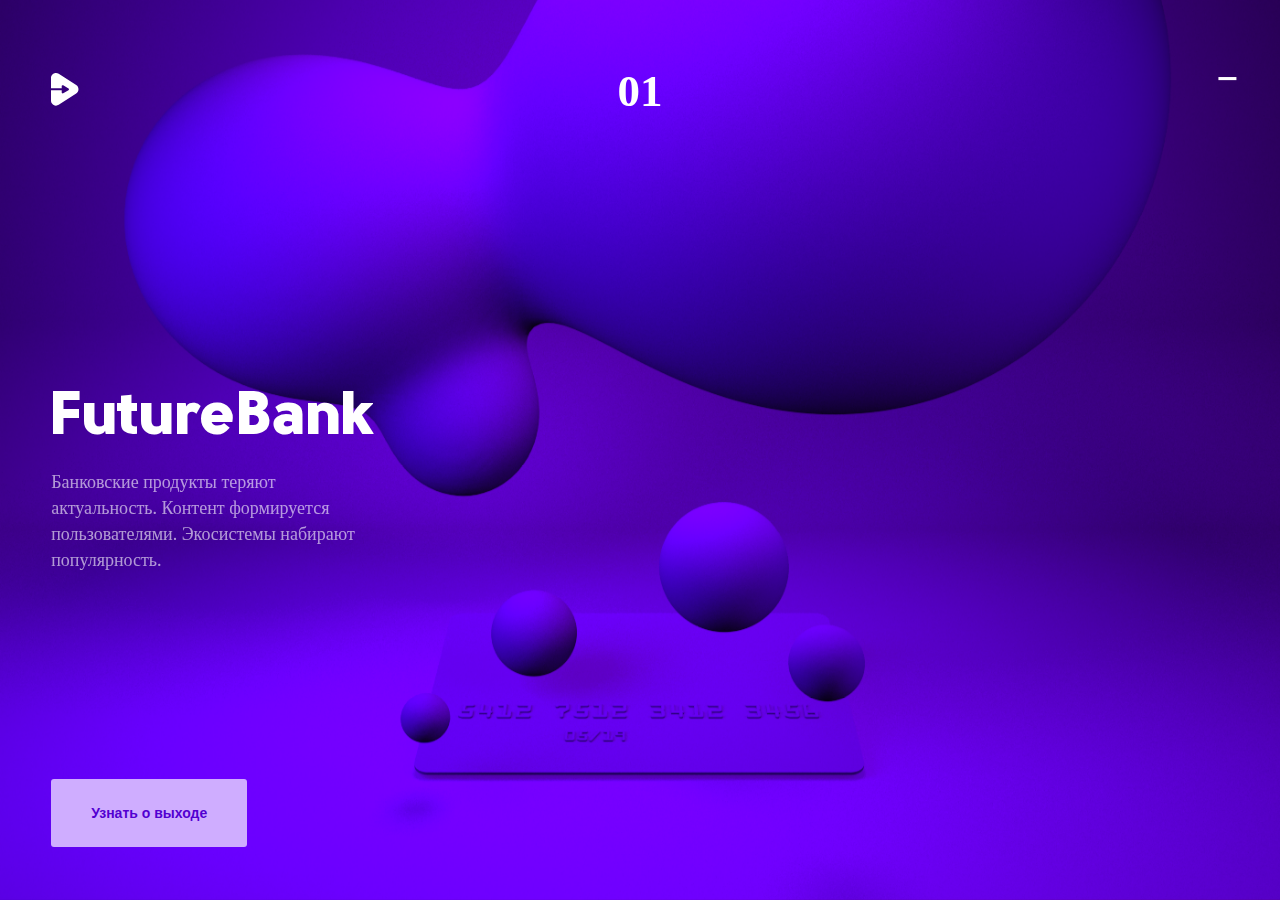
==== index.html @ ce2be789 "4" ====
<!DOCTYPE html>
<html>
    <head>
        <meta charset="utf-8">
        <meta http-equiv="X-UA-Compatible" content="IE=edge">
        <meta name="viewport" content="width=device-width, initial-scale=1, shrink-to-fit=no">
        <title>Концепция Сбербанк</title>
                  <link rel="stylesheet" type="text/css" href="css/style.css">
                		<link rel="stylesheet" type="text/css" href="css/revealer.css" />
        		<script>document.documentElement.className = 'js';</script>
        		<link rel="stylesheet" type="text/css" href="css/component.css" />
        <link href="//cdn-images.mailchimp.com/embedcode/classic-10_7.css" rel="stylesheet" type="text/css">
		<script src="js/snap.svg-min.js"></script>
    </head>
    <body>
                <div class="pageload-overlay-back"></div>
         <div id="pagewrap" class="container-fluid">
             <div class="flex-container headerFlex">
                 <div class="col">
                     <a href="#"><img src="css/img/logo.svg" alt="designerivanov"></a>
                 </div>
                 <div class="col">
                     <h1 class="counterDesign"><div class="masked_text">01</div></h1>
                 </div>
                 <div class="col">
                     <p class="textLabel transformDegree"><span class="animateLine" id="rev-1">2017</span></p>
                 </div>
             </div>
            <div class="flex-container contentFlex">
                <div class="col">
            <div class="flex-container columnFlex">
                  <div class="col">
                    </div>
                
                 <div class="col mainContent">
                        <p class="textLabel"><span class="animateLine" id="rev-2">Скоро</span></p>
                     <h1><div class="masked_text">FutureBank</div></h1>
                     <p class="description">Банковские продукты теряют актуальность. Контент формируется пользователями. Экосистемы набирают популярность.</p>
                 </div>
                    <div class="col flexButton">
                    <a id="popup-button" href="#" class="subscribeBtn"> Узнать о выходе </a>
                    </div>
             </div>
                </div>
                   <div class="col">
                    </div>
                    <div class="col">
                    </div>
                 <div class="col flexDescription">
                    <p class="textLabel transformDegree"><span class="animateLine" id="rev-3">интерактивный дизайн</span></p>
                    </div>
             </div>
             
   <div id="loader" class="pageload-overlay" data-opening="M 0,0 c 0,0 63.5,-16.5 80,0 16.5,16.5 0,60 0,60 L 0,60 Z">
				<svg xmlns="http://www.w3.org/2000/svg" width="100%" height="100%" viewBox="0 0 80 60" preserveAspectRatio="none">
					<path d="M 0,0 c 0,0 -16.5,43.5 0,60 16.5,16.5 80,0 80,0 L 0,60 Z"/>
				</svg>
       </div>
			</div><!-- /pageload-overlay -->
        <img src="css/img/preview.png" id="videoCover">
        <video preload="auto" muted plays-inline id="videoBackground">
            <source src="background.webm" type="video/webm">
        </video>
        
        <script src="js/jquery-3.2.1.min.js"></script>
        <script>
            var globalDelay=1000;
            
        // получаем элемент видео
        var videoEl = document.getElementsByTagName('video')[0];videoCover
        //залукпливаем видео со 2-ой секунды
        videoEl.addEventListener('ended', function () {
            videoEl.currentTime = 2.5;
               videoEl.play();
        }, false);

        // даем задержку на воспроизведение видео 
        </script>
        
        	<script src="js/anime.min.js"></script>
		<script src="js/main.js"></script>
        <script src="js/classie.js"></script>
		<script src="js/svgLoader.js"></script>
		<script> 
            //это лоадер
								var pageWrap = document.getElementById( 'pagewrap' ),
					pages = [].slice.call( pageWrap.querySelectorAll( 'div.container' ) ),
					loader = new SVGLoader( document.getElementById( 'loader' ), { speedIn : 400, easingIn : mina.easeinout } );
                loader.show();
		</script>
        
        <script>
            
			function init() {
				//************************ Example 1 - reveal on load ********************************
				var rev1 = new RevealFx(document.querySelector('#rev-1'), {
					revealSettings : {
						bgcolor: '#ffffff',
                        delay: 500,
						onCover: function(contentEl, revealerEl) {
							contentEl.style.opacity = 1;
						}
					}
				});
				rev1.reveal();
                
                	var rev2 = new RevealFx(document.querySelector('#rev-2'), {
					revealSettings : {
						bgcolor: '#ffffff',
                        direction: 'bt',
						delay: 700,
						onCover: function(contentEl, revealerEl) {
							contentEl.style.opacity = 1;
						}
					}
				});
				rev2.reveal();
                
                	var rev3 = new RevealFx(document.querySelector('#rev-3'), {
					revealSettings : {
						bgcolor: '#ffffff',
                        direction: 'rl',
						delay: 900,
						onCover: function(contentEl, revealerEl) {
							contentEl.style.opacity = 1;
						}
					}
				});
				rev3.reveal();
                
			}
        $(window).on('load', function () {
        loader.hide();
        init();
                    function videoLoading() {
                $( "#videoCover" ).fadeOut("slow");
        videoEl.play();
        }
        setTimeout(videoLoading, globalDelay*3); 
        $(".masked_text").css('top','0');
                            $('.pageload-overlay-back').hide();
            
        });
        </script>
    </body>
</html>
---- css/style.css ----
*,
*::after,
*::before {
	box-sizing: border-box;
    transition: all 0.3s ease-out ;
}

@font-face {
    font-family: 'solomon_black';
    src: url('fonts/solomon_sans_black.woff2') format('woff2'),
         url('fonts/solomon_sans_black.woff') format('woff');
    font-weight: normal;
    font-style: normal;

}


@font-face {
    font-family: 'solomon_bold';
    src: url('fonts/solomon_sans_bold-webfont.woff2') format('woff2'),
         url('fonts/solomon_sans_bold-webfont.woff') format('woff');
    font-weight: normal;
    font-style: normal;

}

html{
  height:100%; 
}
body {    
  padding: 0;
    margin:0;
/*  Background fallback in case of IE8 & down, or in case video doens't load, such as with slower connections  */
  background: #6800F2;
  background-attachment: fixed;
  background-size: cover;
    color:#fff;
    position:relative;
    height:100%;
}
h1{
    overflow: hidden;
    position:relative;
    margin-bottom:20px;
    padding:0;
    font-family:'solomon_black';
    font-size:62px;
    line-height: 60px;
}
.animateLine{
    display:inline-block;
}


/* The only rule that matters */
#videoBackground, #videoCover {
/*  making the video fullscreen  */
  position: fixed;
  right: 0; 
  bottom: 0;
  min-width: 100%; 
  min-height: 100%;
  width: auto; 
  height: auto;
  z-index: -100;
}

#videoCover{
    z-index:-99;
}
@media (min-aspect-ratio: 16/9) {
    #videoBackground, #videoCover {
        height: 300%;
        top: -100%;
    }
}
 
@media (max-aspect-ratio: 16/9) {
    #videoBackground, #videoCover {
        width: 300%;
        left: -100%;
    }
}
 
@supports (object-fit: cover) {
    #videoBackground, #videoCover {
        top: 0;
        left: 0;
        width: 100%;
        height: 100%;
        object-fit: cover;
    }
}

.container-fluid {
        box-sizing: border-box;
    position: relative;
    padding:4%;
    height:100%;
    width: 100%;
}
.flex-container{
    display: -ms-flexbox;
    display: flex;
    flex-direction: row;
    flex-wrap: nowrap;
    justify-content: flex-start;
    align-items: stretch;
}
.headerFlex{
    height:10%;
    align-items: center;
}
.contentFlex{
        height:90%;
}
.columnFlex{
        height:100%;
        flex-direction: column;
        justify-content: space-between;
        padding:0;
        align-items: flex-start;
}
.col{
    width: 100%;
    min-height: 1px;
}


.counterDesign{
    display:block;
    margin:0;
    text-align: center;
        font: bold  45px/50px serif; 
}

.textLabel{
    vertical-align: top;
    font: bold  13px/15px sans-serif; 
    text-transform:uppercase;
}
.transformDegree{
    text-align: right;
}

.transformDegree span{
    display:inline-block;
    transform:translate(50%,0%) rotate(90deg);
}
.flexDescription, .flexButton{
    align-self: flex-end;
}
.flexButton{
        flex-basis:70px;  
}

.flexDescription .transformDegree span {
        transform:translate(50%,100%) rotate(90deg) translate(-50%,0%);
}
.description{
    font: normal  18px/26px serif;
    opacity:0.6
    
}
.subscribeBtn{
    font: bold  14px/18px sans-serif; 
    display:inline-block;
    padding:25px 40px;
    border-radius:3px;
    background:#CFADFF;
    color:#5200D1;
        text-decoration:none;
}
.subscribeBtn:hover{
        background:#fff;
            color:#5200D1;
     box-shadow: 0 15px 30px rgba(0,0,0,0.5); /* Параметры тени */
}

@media screen and (max-width: 1024px) {
    
        #videoBackground{
        opacity:0.6;
    }
    .description{
        opacity:1;
    }
    
    .description{
        width:70%;
        margin:auto;
    }
    .flexDescription{
        display:none;
    }
    .subscribeBtn{
      width:40%;  
    }
    .contentFlex{
     flex-wrap: wrap;
    }
    .mainContent, .flexButton{
        padding:0;
        text-align:center;
    }
     .contentFlex>.col{
        display:none;
}
         .contentFlex>.col:first-child{
             display:block;
         }
    .mainContent{
    flex-grow:2;
    }

}
@media screen and (max-width: 600px) {
    
        .description{
        width:85%;
        margin:auto;
    }
        .subscribeBtn{
      width:90%;  
    }
}


.masked_text{
    position:relative;
    top:1.5em;
        transition: all 0.8s ease-out ;
}

.pageload-overlay-back {
	position: fixed;
        z-index: 100;
	width: 100%;
	height: 100%;
	top: 0;
	left: 0;
    background:#6800F2;
}

.pageload-overlay {
	position: fixed;
    z-index: 100;
	width: 100%;
	height: 100%;
	top: 0;
	left: 0;
	visibility: hidden;
}

.pageload-overlay.show {
	visibility: visible;
}

.pageload-overlay svg {
	position: absolute;
	top: 0;
	left: 0;
}

.pageload-overlay svg path {
	fill: #fff;
}

.pageload-overlay::after {
	content: '';
	position: fixed;
	z-index: 10000;
	top: 50%;
	left: 50%;
	width: 2px;
	height: 2px;
	margin: -1px 0 0 -1px;
	pointer-events: none;
	background: none;
	animation: loaderAnim 1s ease-out infinite normal forwards;
    border-radius:5000px;
    border:2px solid #6800F2;
}


@keyframes loaderAnim {
	to {
		transform: scale(10);
        opacity:0
	}
}
---- css/revealer.css ----
.block-revealer__element {
	position: absolute;
	top: 0;
	left: 0;
	width: 100%;
	height: 120%;
	background: #000;
	pointer-events: none;
	opacity: 0;
}
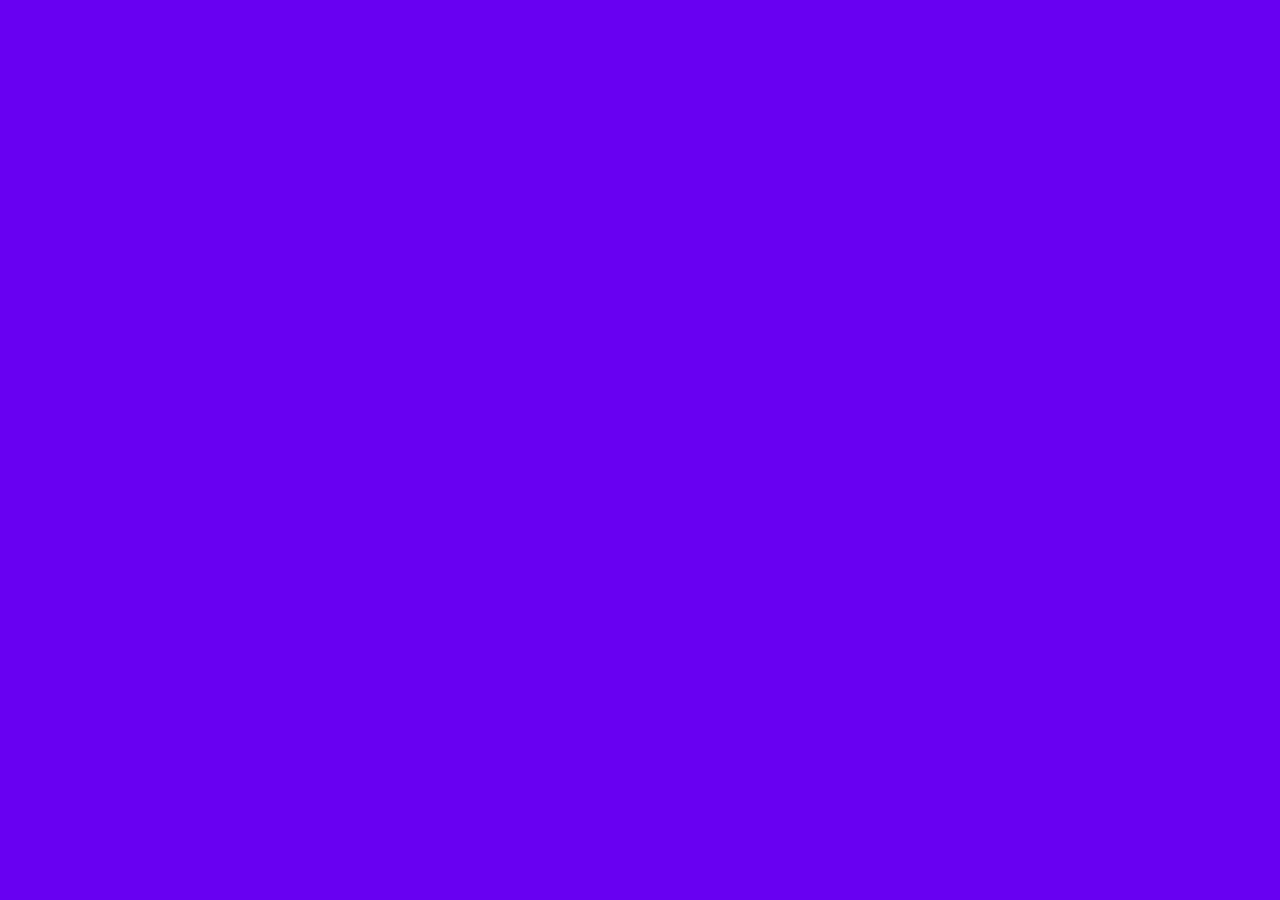
==== commit a30e18a2: "1" ====
--- a/index.html
+++ b/index.html
@@ -38,7 +38,7 @@
                      <p class="description">Банковские продукты теряют актуальность. Контент формируется пользователями. Экосистемы набирают популярность.</p>
                  </div>
                     <div class="col flexButton">
-                    <a id="popup-button" href="#" class="subscribeBtn"> Узнать о выходе </a>
+                    <a id="popup-button" href="http://eepurl.com/c15_Dz" class="subscribeBtn"> Узнать о выходе </a>
                     </div>
              </div>
                 </div>
@@ -133,10 +133,13 @@
         loader.hide();
         init();
                     function videoLoading() {
-                $( "#videoCover" ).fadeOut("slow");
         videoEl.play();
         }
-        setTimeout(videoLoading, globalDelay*3); 
+                               function videoLoading() {
+                $( "#videoCover" ).fadeOut("slow");
+        }
+        setTimeout(videoLoading, globalDelay*2); 
+        setTimeout(back_fade_loading, globalDelay*3); 
         $(".masked_text").css('top','0');
                             $('.pageload-overlay-back').hide();
             
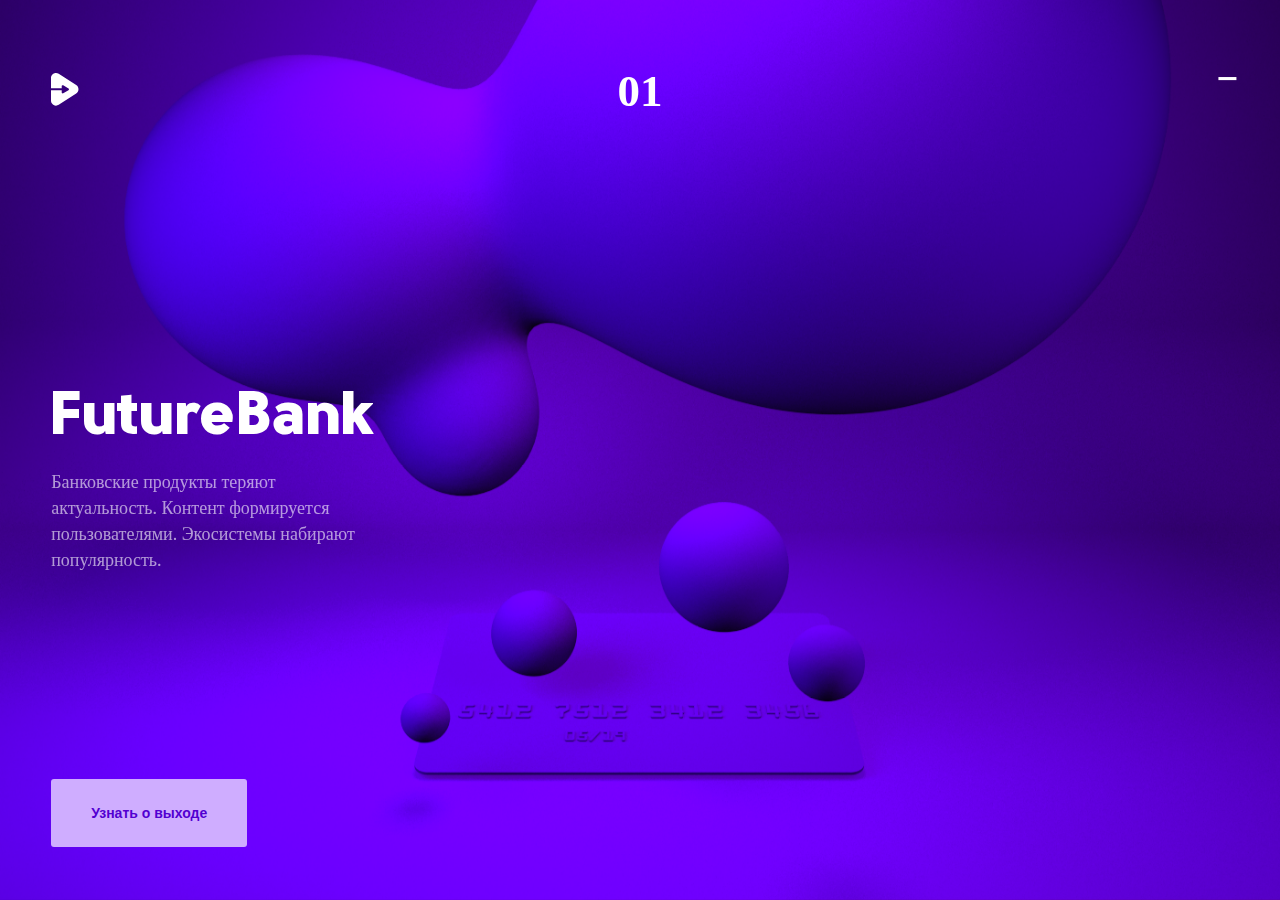
==== commit 938b7226: "1" ====
--- a/index.html
+++ b/index.html
@@ -135,10 +135,10 @@
                     function videoLoading() {
         videoEl.play();
         }
-                               function videoLoading() {
+                               function back_fade_loading() {
                 $( "#videoCover" ).fadeOut("slow");
         }
-        setTimeout(videoLoading, globalDelay*2); 
+        setTimeout(videoLoading, globalDelay); 
         setTimeout(back_fade_loading, globalDelay*3); 
         $(".masked_text").css('top','0');
                             $('.pageload-overlay-back').hide();
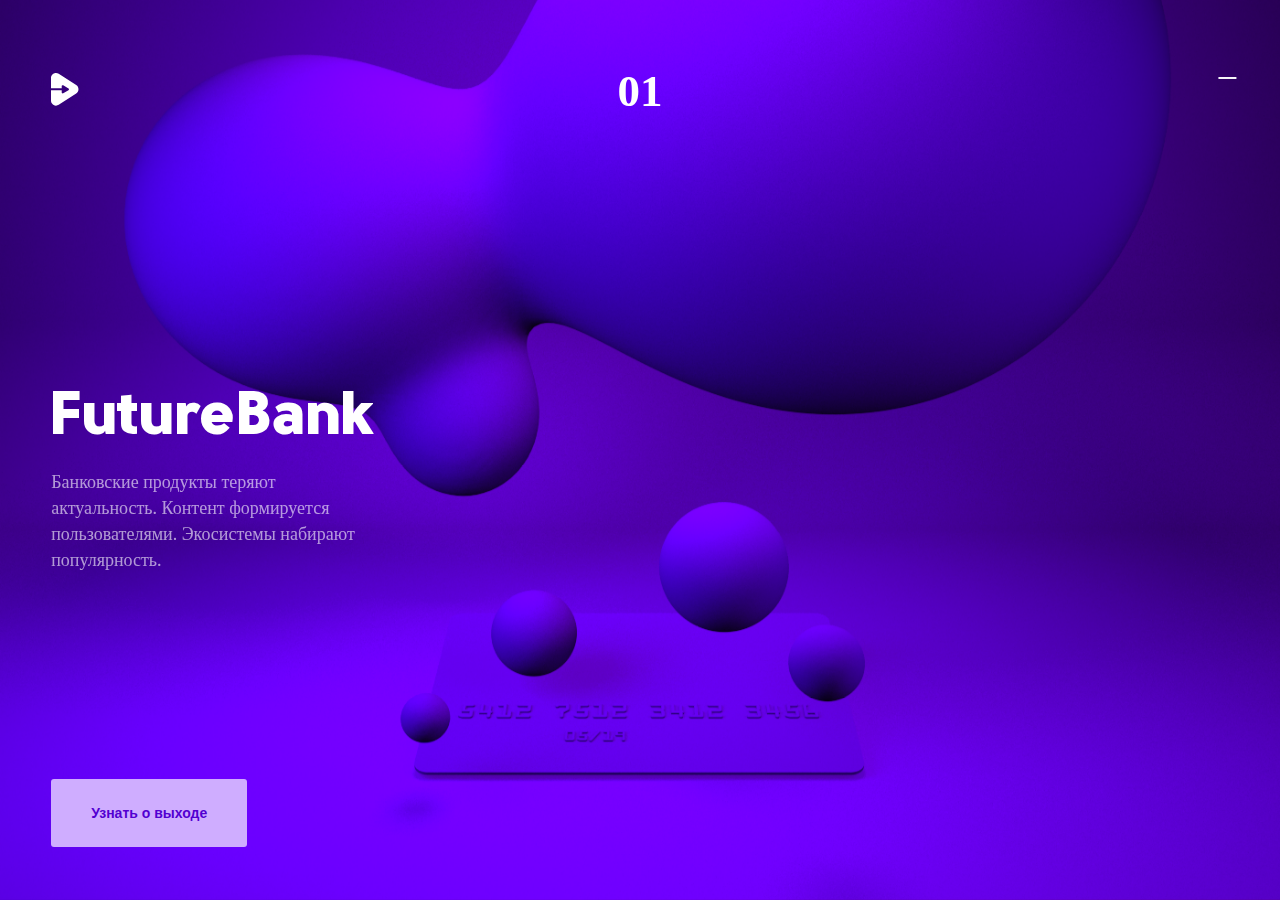
==== commit 82ea08f7: "1" ====
--- a/index.html
+++ b/index.html
@@ -38,7 +38,7 @@
                      <p class="description">Банковские продукты теряют актуальность. Контент формируется пользователями. Экосистемы набирают популярность.</p>
                  </div>
                     <div class="col flexButton">
-                    <a id="popup-button" href="http://eepurl.com/c15_Dz" class="subscribeBtn"> Узнать о выходе </a>
+                    <a href="http://eepurl.com/c15_Dz" class="subscribeBtn"> Узнать о выходе </a>
                     </div>
              </div>
                 </div>
@@ -60,6 +60,7 @@
         <img src="css/img/preview.png" id="videoCover">
         <video preload="auto" muted plays-inline id="videoBackground">
             <source src="background.webm" type="video/webm">
+            <source src="background.mp4" type="video/mp4">
         </video>
         
         <script src="js/jquery-3.2.1.min.js"></script>
@@ -129,17 +130,19 @@
 				rev3.reveal();
                 
 			}
+            
+                function videoLoading() {
+                videoEl.play();
+        }
+                function back_fade_loading() {
+                $( "#videoCover" ).fadeOut("slow");
+        }
+            
         $(window).on('load', function () {
         loader.hide();
         init();
-                    function videoLoading() {
-        videoEl.play();
-        }
-                               function back_fade_loading() {
-                $( "#videoCover" ).fadeOut("slow");
-        }
-        setTimeout(videoLoading, globalDelay); 
-        setTimeout(back_fade_loading, globalDelay*3); 
+        setTimeout(videoLoading, globalDelay*3); 
+        setTimeout(back_fade_loading, globalDelay*2); 
         $(".masked_text").css('top','0');
                             $('.pageload-overlay-back').hide();
             
--- a/css/style.css
+++ b/css/style.css
@@ -222,6 +222,9 @@
     }
         .subscribeBtn{
       width:90%;  
+    }
+    h1{
+    font-size:42px;
     }
 }
 
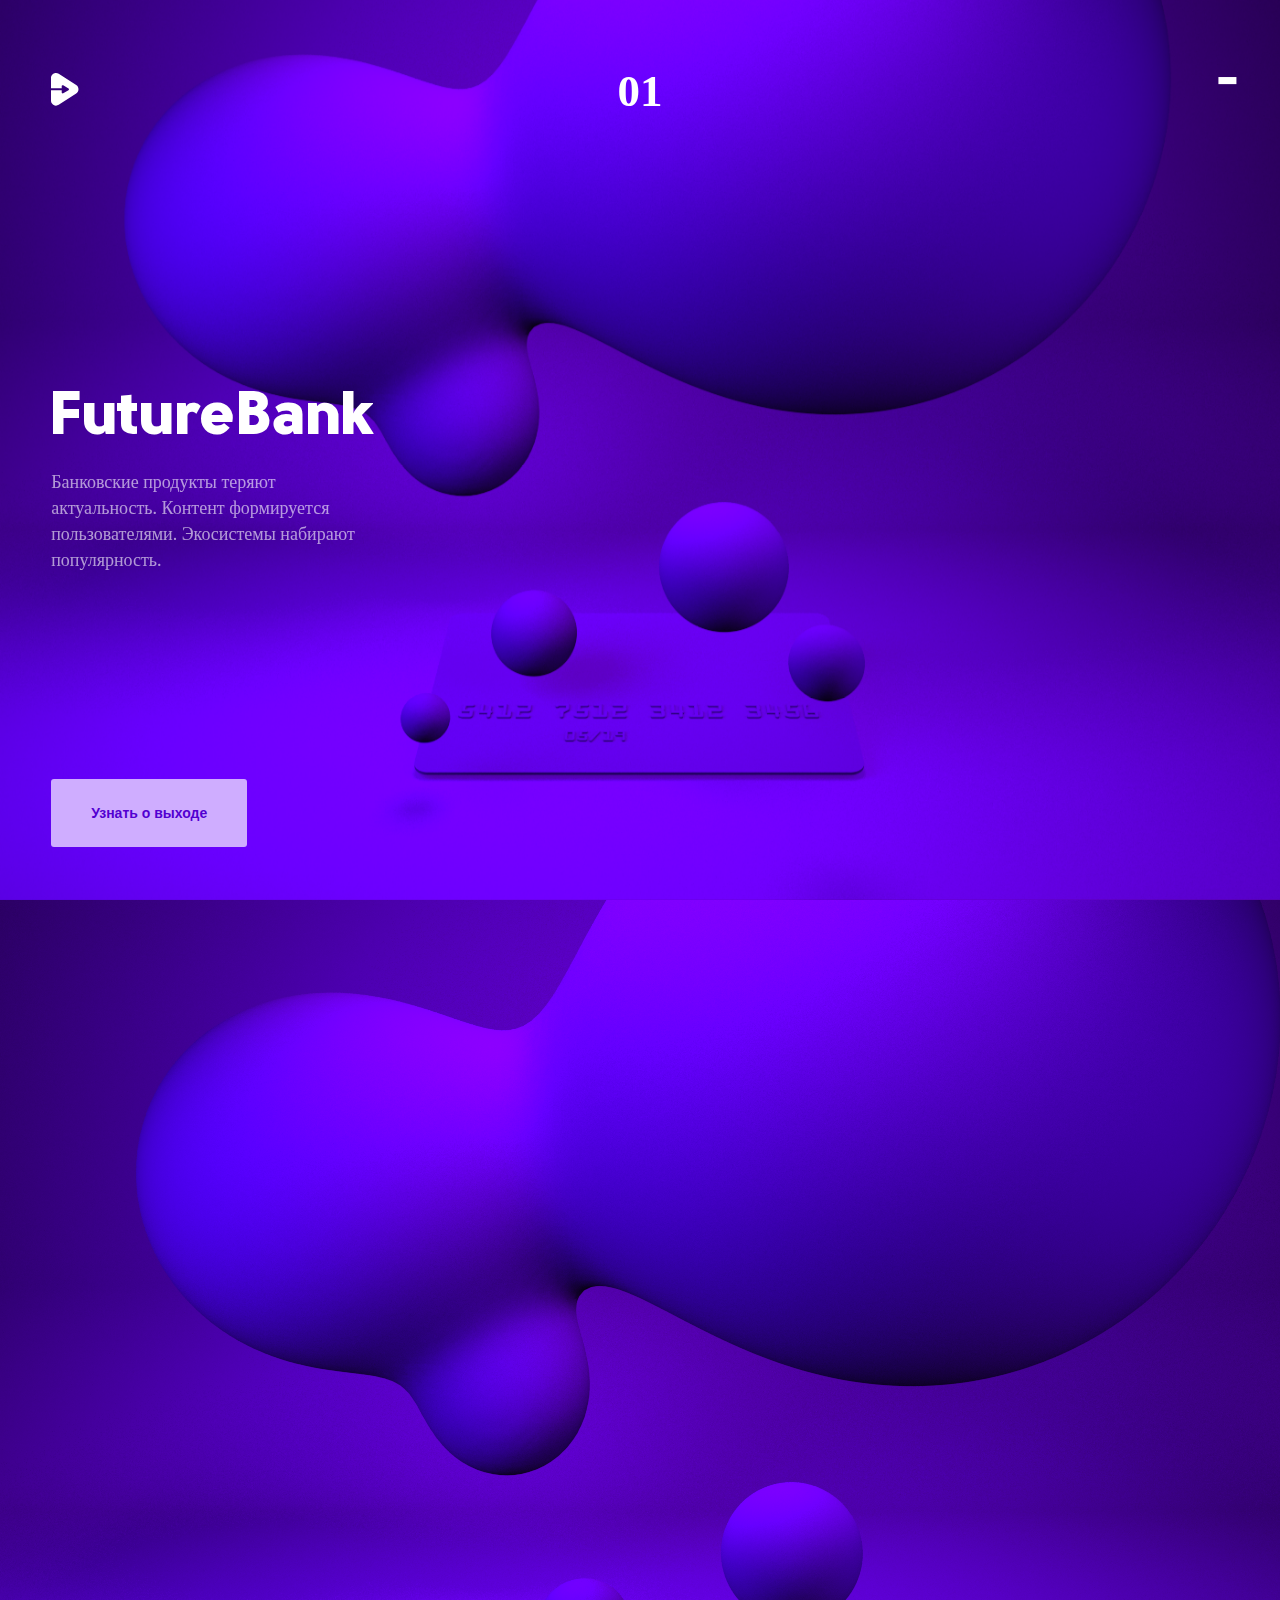
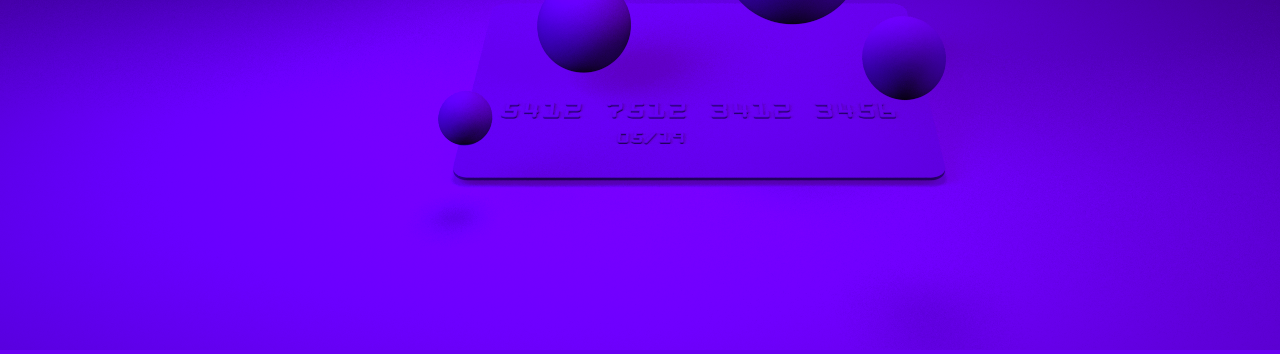
==== commit 83090a0d: "1" ====
--- a/index.html
+++ b/index.html
@@ -4,9 +4,12 @@
         <meta charset="utf-8">
         <meta http-equiv="X-UA-Compatible" content="IE=edge">
         <meta name="viewport" content="width=device-width, initial-scale=1, shrink-to-fit=no">
+        <meta property="og:image" content="/css/img/preview_social.png" />
         <title>Концепция Сбербанк</title>
                   <link rel="stylesheet" type="text/css" href="css/style.css">
                 		<link rel="stylesheet" type="text/css" href="css/revealer.css" />
+        <link rel="icon" type="image/png" href="favicon.png" />
+        <link rel="apple-touch-icon" href="apple-touch-favicon.png"/>
         		<script>document.documentElement.className = 'js';</script>
         		<link rel="stylesheet" type="text/css" href="css/component.css" />
         <link href="//cdn-images.mailchimp.com/embedcode/classic-10_7.css" rel="stylesheet" type="text/css">
@@ -58,6 +61,7 @@
        </div>
 			</div><!-- /pageload-overlay -->
         <img src="css/img/preview.png" id="videoCover">
+                <img src="css/img/preview.png" class="pic-no-video">
         <video preload="auto" muted plays-inline id="videoBackground">
             <source src="background.webm" type="video/webm">
             <source src="background.mp4" type="video/mp4">
@@ -144,7 +148,7 @@
         setTimeout(videoLoading, globalDelay*3); 
         setTimeout(back_fade_loading, globalDelay*2); 
         $(".masked_text").css('top','0');
-                            $('.pageload-overlay-back').hide();
+        $('.pageload-overlay-back').hide();
             
         });
         </script>
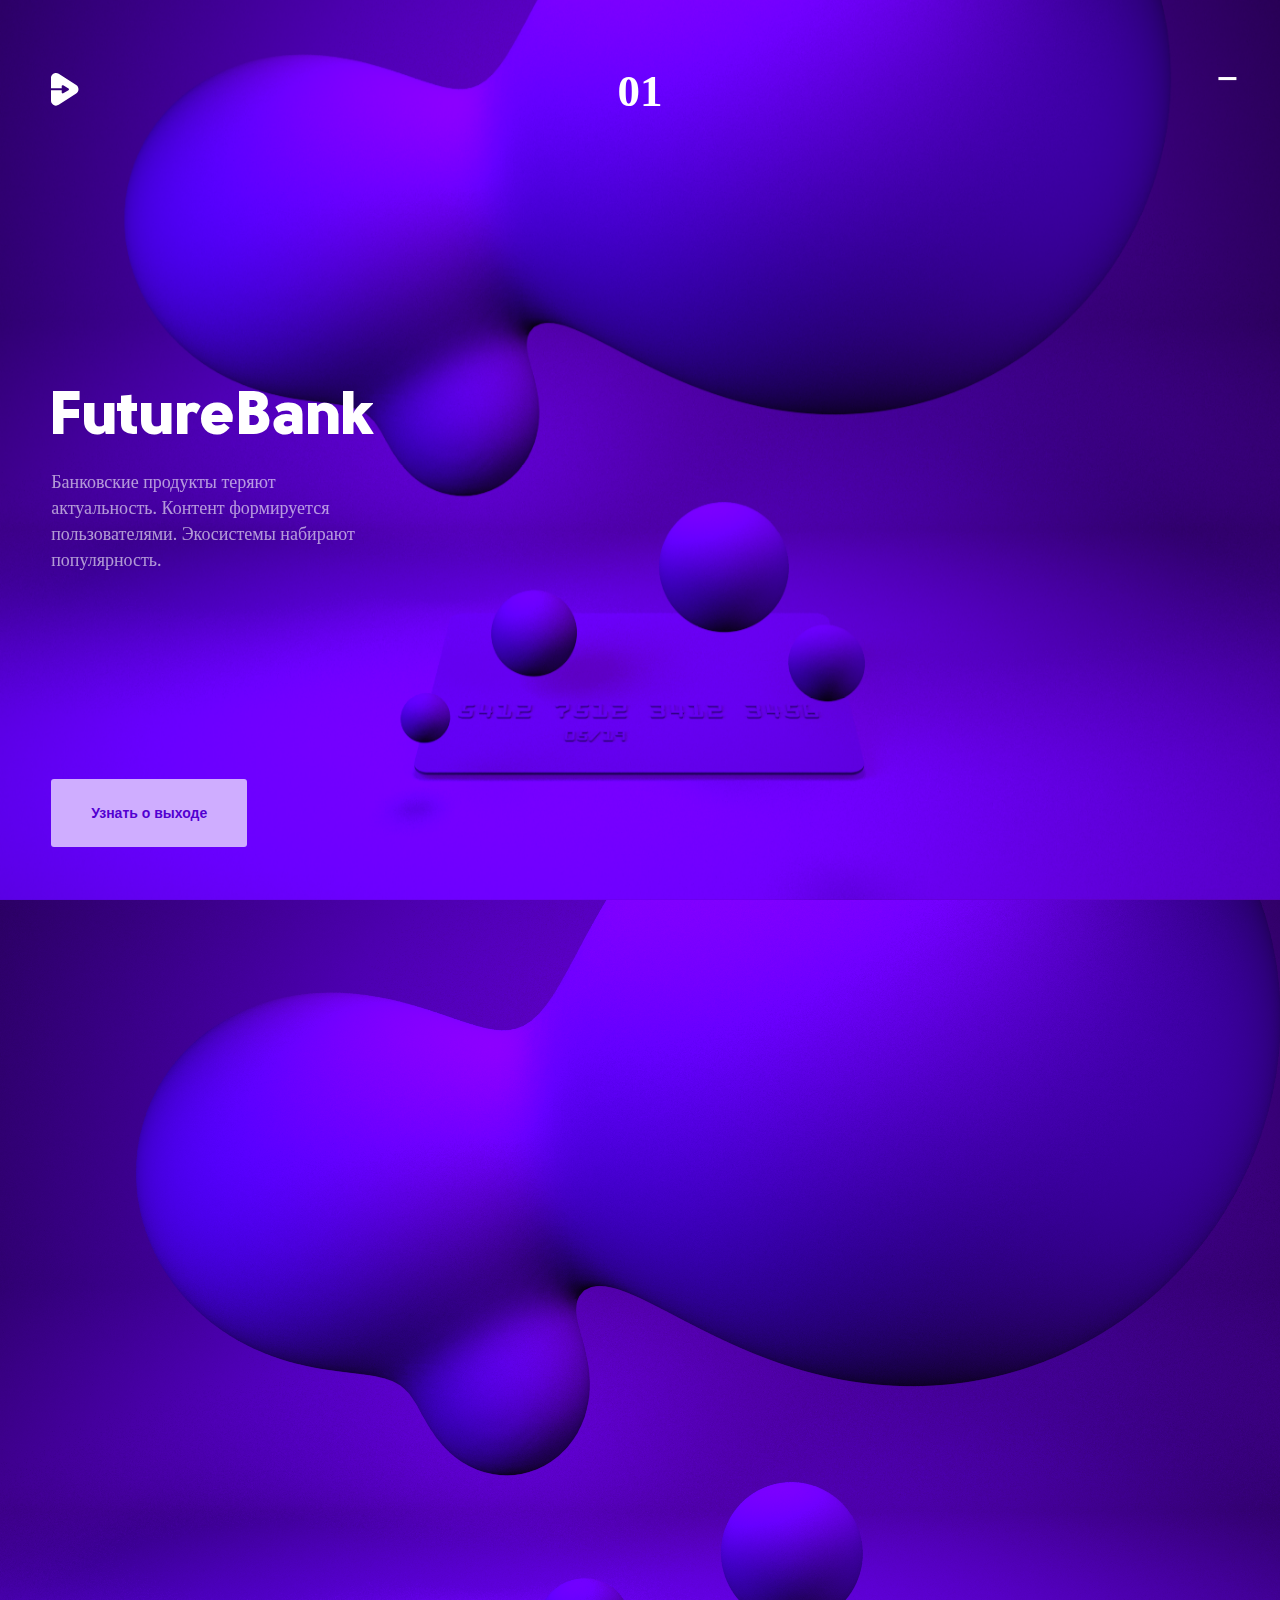
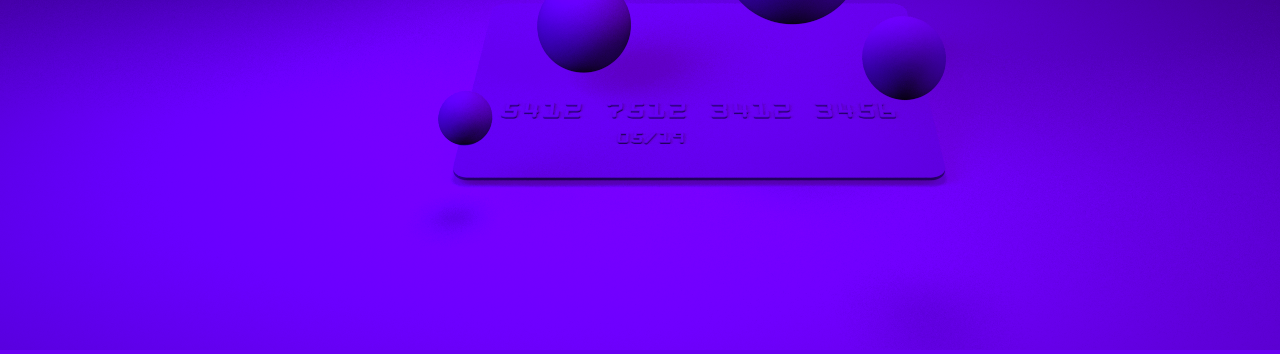
==== commit b6893c60: "1" ====
--- a/index.html
+++ b/index.html
@@ -151,6 +151,6 @@
         $('.pageload-overlay-back').hide();
             
         });
-        </script>
+        </script> 
     </body>
 </html>